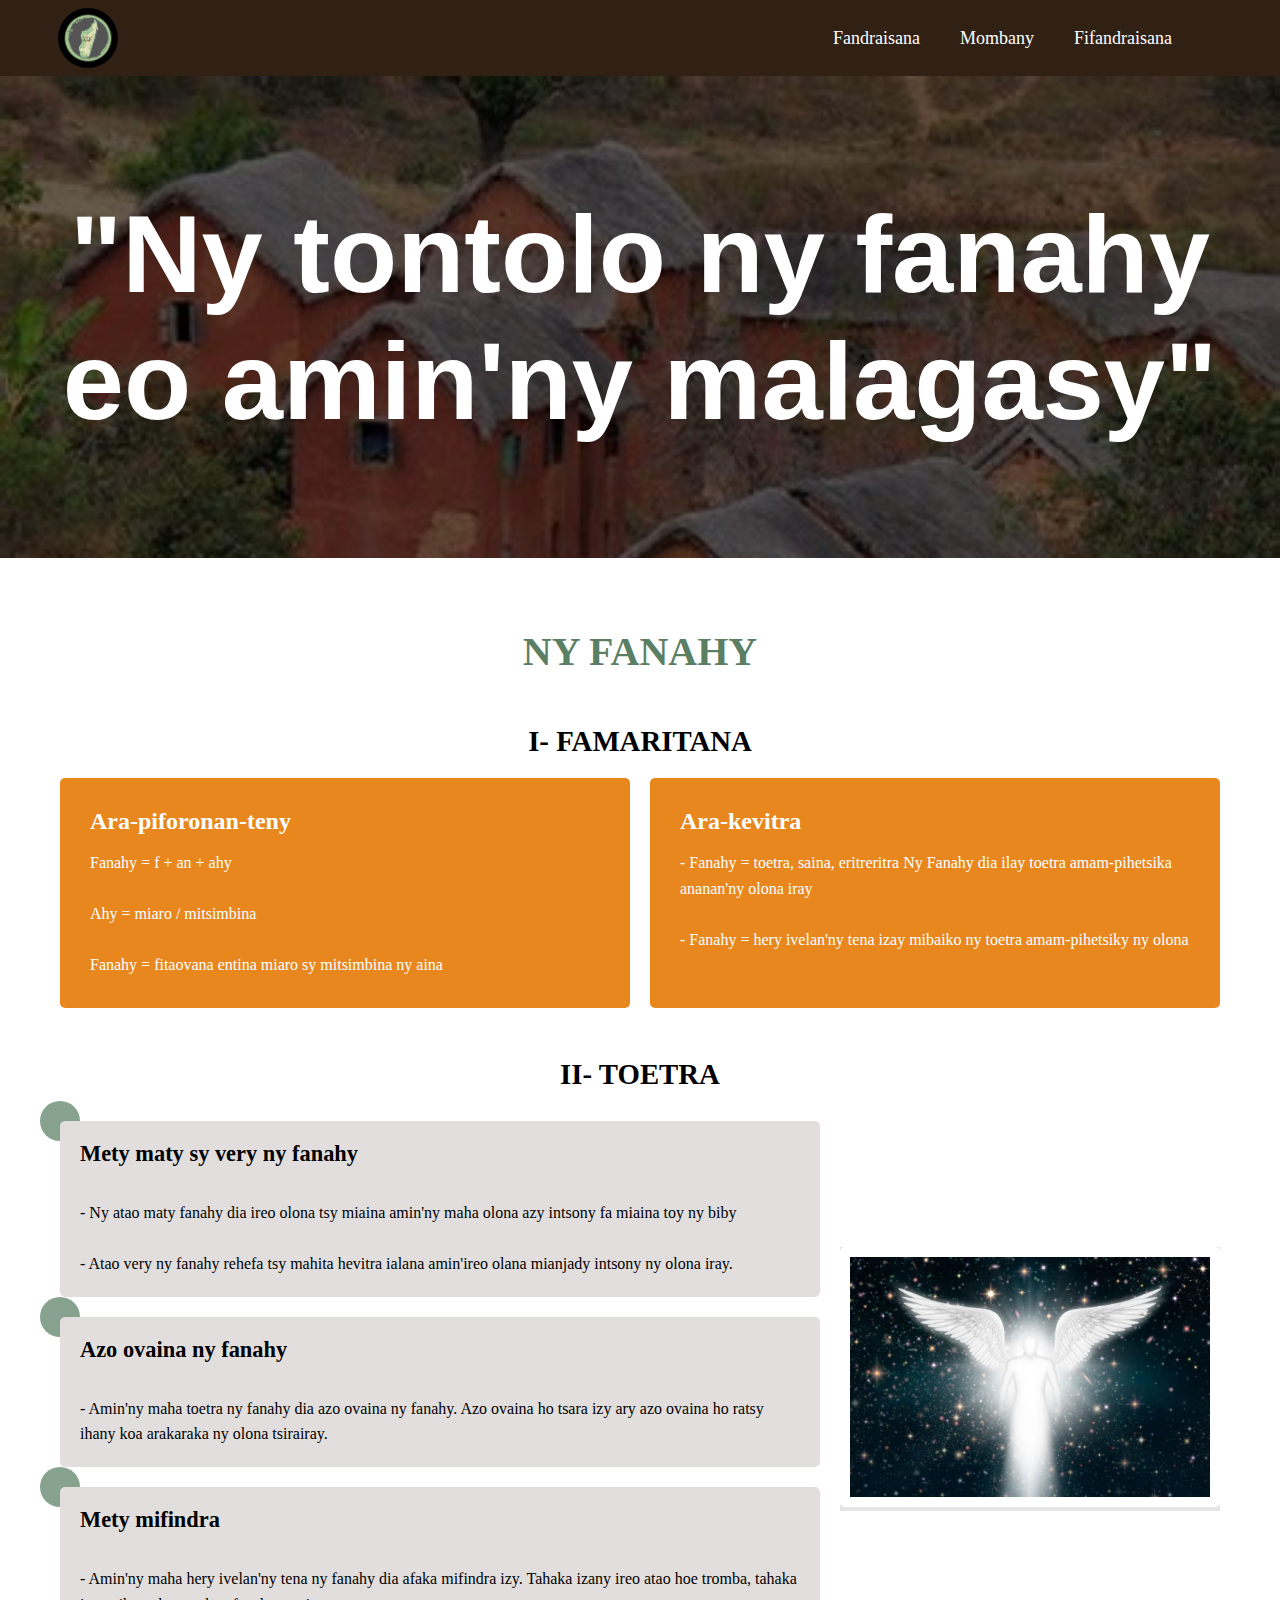
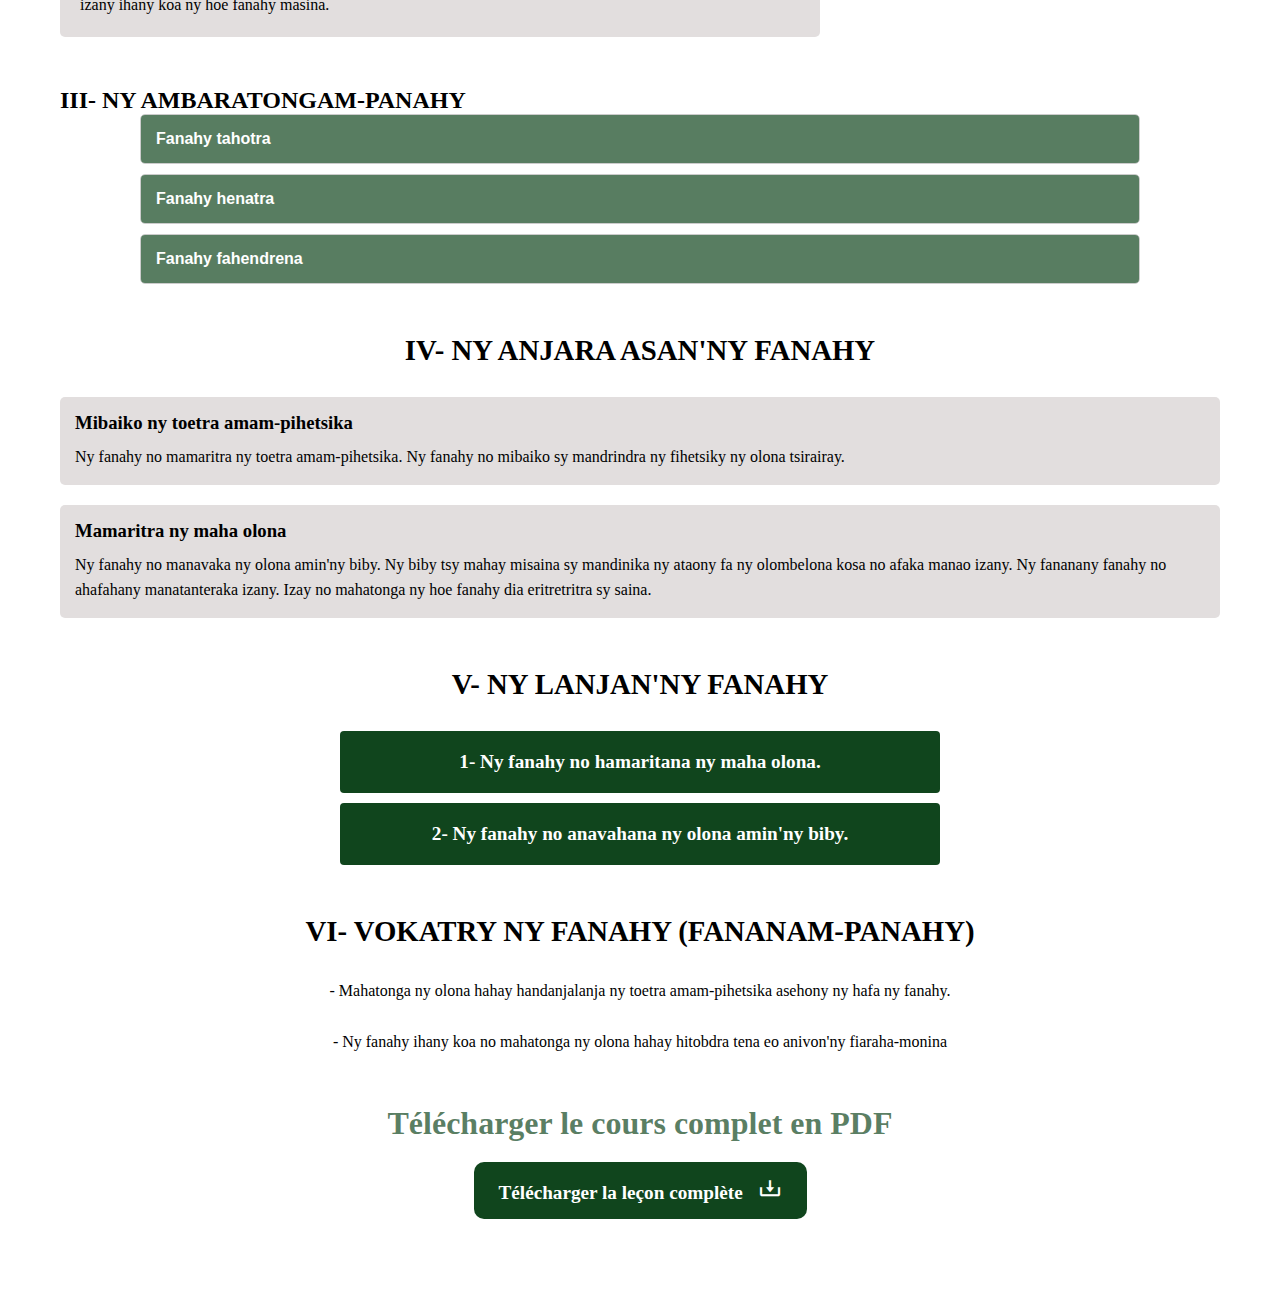
==== fanahy/index.html @ 3816e751 "deploy site" ====
<!DOCTYPE html>
<html lang="fr">
<head>
    <meta charset="UTF-8">
    <meta name="viewport" content="width=device-width, initial-scale=1.0">
    <title>Ny tontolo ny fanahy</title>
    <link rel="stylesheet" href="styles.css">
    <link href='https://unpkg.com/boxicons@2.1.4/css/boxicons.min.css' rel='stylesheet'>
</head>
<body>
    <header>
        <div class="logo">
            <img src="../IMG/logo.png" alt="sary">
        </div>
        <nav>
            <ul>
                <li><a href="../index.html">Fandraisana</a></li>
                <li><a href="../mombanay/index.html">Mombany</a></li>
                <li><a href="../fifandraisana/index.html">Fifandraisana</a></li>
            </ul>
        </nav>
    </header>
    <section class="hero-back">
    <section class="hero">
        <div class="hero-text">
            <h1>"Ny tontolo ny fanahy eo amin'ny malagasy"</h1>
        </div>
       
    </section>
    </section>

    <div class="container">
        <h1>NY FANAHY</h1>
        <div class="famaritana">
            <h2>I- FAMARITANA</h2>

            <div class="famaritana-rehetra">
                <div class="gauche">
                    <h3>Ara-piforonan-teny</h3>
                    <p>
                        Fanahy = f + an + ahy <br> <br>
                        Ahy = miaro / mitsimbina <br> <br>
                        Fanahy = fitaovana entina miaro sy mitsimbina ny aina 
                    </p>
                </div>
                <div class="droite">
                    <h3>Ara-kevitra</h3>
                    <p>
                        - Fanahy = toetra, saina, eritreritra Ny Fanahy dia ilay toetra amam-pihetsika ananan'ny olona 
                        iray <br> <br>
                        - Fanahy = hery ivelan'ny tena izay mibaiko ny toetra amam-pihetsiky ny olona
                    </p>
                </div>
            </div>
        </div>
        <div class="toetra">
            <h2>II- TOETRA</h2>

            <div class="tous-toetra">
                <div class="toetra1">
                    <div class="toe1">
                        <div class="rond"></div>
                        <h4>Mety maty sy very ny fanahy</h4>
                        <br>
                        <p>- Ny atao maty fanahy dia ireo olona tsy miaina amin'ny maha olona azy intsony fa miaina toy 
                            ny biby 
                            <br> <br>
                            - Atao very ny fanahy rehefa tsy mahita hevitra ialana amin'ireo olana mianjady intsony ny 
                            olona iray.
                        </p>
                    </div>
                    <div class="toe1">
                        <div class="rond"></div>
                        <h4>Azo ovaina ny fanahy </h4>
                        <br>
                        <p>- Amin'ny maha toetra ny fanahy dia azo ovaina ny fanahy. Azo ovaina ho tsara izy ary azo 
                            ovaina ho ratsy ihany koa arakaraka ny olona tsirairay.
                        </p>
                    </div>
                    <div class="toe1">
                        <div class="rond"></div>
                        <h4>Mety mifindra </h4>
                        <br>
                        <p>- Amin'ny maha hery ivelan'ny tena ny fanahy dia afaka mifindra izy. Tahaka izany ireo atao hoe 
                            tromba, tahaka izany ihany koa ny hoe fanahy masina.
                        </p>
                    </div>
                </div>
                <div class="toetra2">
                    <div class="rect"></div>
                    <img src="../IMG/Was-ist-ein-Erzengel-1024x683.jpg.webp" alt="sary tarondro">
                </div>
            </div>

        </div>
        <div class="ambaratonga">

            <h2>III- NY AMBARATONGAM-PANAHY</h2>
        
            <div class="accordion">
                
                <div class="accordion-item">
                    <button class="accordion-header">Fanahy tahotra </button>
                    <div class="accordion-content">
                        <p>Ny fanahy tahotra no ambaratongam-panahy ambany indrindra. Ny fanahy tahotra no ilay 
                            fabahy mahatonga ny olona hiaro tena sy hanao izay tsy hahahafaty azy sy mba hahavelona 
                            azy. Io no mahatonga ny olona hitsimbina ny ainy mba tsy ho faty. Io no iraisana amin'ny biby. </p>
                    </div>
                </div>
            
                <div class="accordion-item">
                    <button class="accordion-header">Fanahy henatra </button>
                    <div class="accordion-content">
                        <h3>Fanahy henatra ny hafa</h3> <br>
                        <p>Ny fanahy henatra ny hafa no mahatonga ny olona hahalala menatra eo imasob'ny hafa. 
                            Mahalala manafina ny zavatra rehetra mahamenatra eny aminy na ara-batana na ara-toetra.</p>
                        <h3>Fanahy henatra ny tena</h3> <br>
                        <p>Ny fanahy henatra ny tena dia ilay fanahy mahatonga ny olona hahay hihaino ny feon'ny 
                            fieritreretany. Mahalala diso sy menatra any anatiny tsy miandry ny fanalana baraka ataon'ny 
                            hafa Ny fanahy henatra no ambaratonga faharoa ambony kokoa noho ny fanahy tahotra. </p>
                    </div>
                </div>
            
                <div class="accordion-item">
                    <button class="accordion-header">Fanahy fahendrena</button>
                    <div class="accordion-content">
                        <p>Ny fanahy fahendrena dia ilay fabahy mahatonga ny olona hahalala ny tsara sy ny ratsy, ny 
                            mety sy ny mety. Hahay handala ny maha olona azy. Hahay hitondra tena araka ny tokony ho 
                            izy sy izay andrasan'ny fiaraha-monina. Ny fanahy fahendrena no ambaratongam-panahy 
                            ambony indrondra.</p>
                    </div>
                </div>
            </div>    
        </div>


        <div class="anjara">
            <h2>IV- NY ANJARA ASAN'NY FANAHY</h2>
            <div class="karazany">
                <h3>
                    Mibaiko ny toetra amam-pihetsika
                </h3>
                <p>
                    Ny fanahy no mamaritra ny toetra amam-pihetsika. Ny fanahy no mibaiko sy mandrindra ny 
                    fihetsiky ny olona tsirairay. 
                </p>
            </div>
            <div class="karazany">
                <h3>
                    Mamaritra ny maha olona
                </h3>
                <p>
                    Ny fanahy no manavaka ny olona amin'ny biby. Ny biby tsy mahay misaina sy mandinika ny 
                    ataony fa ny olombelona kosa no afaka manao izany. Ny fananany fanahy no ahafahany 
                    manatanteraka izany. Izay no mahatonga ny hoe fanahy dia eritretritra sy saina. 
                </p>
            </div>
        </div>

        <div class="lanjany">
            <h2>V- NY LANJAN'NY FANAHY</h2>
            <div class="num">1- Ny fanahy no hamaritana ny maha olona.</div>
            <div class="num">2- Ny fanahy no anavahana ny olona amin'ny biby.</div>
        </div>

        <div class="vokany">
            <h2>VI- VOKATRY NY FANAHY (FANANAM-PANAHY)</h2>
            <p>
                - Mahatonga ny olona hahay handanjalanja ny toetra amam-pihetsika asehony ny hafa ny 
                fanahy.
                <br> <br>
                 - Ny fanahy ihany koa no mahatonga ny olona hahay hitobdra tena eo anivon'ny fiaraha-monina
            </p>
        </div>

        <div class="download-section">
            <h1>Télécharger le cours complet en PDF</h1>
            <a href="lesson.pdf" download="Lesona.pdf" target="_blank">
                Télécharger la leçon complète <i class='bx bx-download'></i>
            </a>
        </div>
    </div>

    <!-- Bouton de défilement vers le haut -->
    <button id="scrollToTopBtn" title="Retour en haut"><i class='bx bx-up-arrow-alt'></i></button>

    <script>
        // Fonctionnalité du menu accordion
        document.querySelectorAll('.accordion-header').forEach(button => {
            button.addEventListener('click', () => {
                const accordionContent = button.nextElementSibling;

                if (accordionContent.style.display === 'block') {
                    accordionContent.style.display = 'none';
                } else {
                    accordionContent.style.display = 'block';
                }
            });
        });

        // Fonctionnalité du bouton de défilement vers le haut
        const scrollToTopBtn = document.getElementById("scrollToTopBtn");

        window.onscroll = function() {scrollFunction()};

        function scrollFunction() {
            if (document.body.scrollTop > 300 || document.documentElement.scrollTop > 300) {
                scrollToTopBtn.style.display = "block";
            } else {
                scrollToTopBtn.style.display = "none";
            }
        }

        scrollToTopBtn.addEventListener('click', () => {
            window.scrollTo({ top: 0, behavior: 'smooth' });
        });
    </script>
</body>
</html>
---- fanahy/styles.css ----
/* Reset et styles de base */
* {
    margin: 0;
    padding: 0;
    box-sizing: border-box;
}

:root {
    --pcolor-red: #10451db2;
    --pcolor-vert: #10451d;
    --pcolor-blanc: #ffffff;
    --pcolor-gray: #e2dede;
    --pcolor-black: #000000;
    --pcolor-jaune: #e8871e;
}

/* Header */
header {
    display: flex;
    justify-content: space-between;
    align-items: center;
    padding: 8px;
    background-color: #312115;
    color: #fff;
}

/* Style du logo */
.logo{
    display: flex;
    align-items: center;
    justify-content: center;
}
.logo img{
    width: 60px;
    height: 60px;
    margin-left:50px;
    border-radius: 30px;
}
.logo h1{
    font-size: 24px;
    font-weight: bold;
}

/* Style de la barre de navigation */
nav ul {
    list-style: none;
    grid-gap: 20px;
    padding: 0px 100px;
    display: flex;
}

nav ul li {
    margin-left: 20px;
    position: relative;
}

/* Style des liens avec animation hover */
nav ul li a {
    text-decoration: none;
    color: #ffffff;
    font-size: 18px;
    position: relative;
}

nav ul li a::after {
    content: '';
    display: block;
    width: 0;
    height: 2px;
    background: #a05b00;
    transition: width 0.3s ease;
    position: absolute;
    bottom: -5px;
    left: 0;
}

nav ul li a:hover::after {
    width: 100%;
}

/* Style de la section avec l'image et le texte */
.hero {
    display: flex;
    justify-content: center;
    align-items: center;
    padding: 114px 0;
    background-color: #0000009b;
    color: #fff;
    font-family: 'Arial', sans-serif;
    grid-gap: 100px;
}
.hero-back{
    background-image: url(../IMG/OIP\ \(1\).jfif);
    background-size: cover;
    background-repeat: no-repeat;
}
.hero-text {
    font-size: 55px;
    animation: fadeInText 1.5s ease-in-out;
    text-align: center;

}

.hero-image {
    max-width: 40%;
    margin-left: 50px;
    animation: fadeInImage 1.5s ease-in-out;
}

/* Animation du texte */
@keyframes fadeInText {
    0% {
        opacity: 0;
        transform: translateX(-50px);
    }
    100% {
        opacity: 1;
        transform: translateX(0);
    }
}

/* Animation de l'image */
@keyframes fadeInImage {
    0% {
        opacity: 0;
        transform: translateX(50px);
    }
    100% {
        opacity: 1;
        transform: translateX(0);
    }
}


.deco {
    height: 100vh;
    width: 100%;
    background-color: var(--pcolor-vert);
    opacity: 0.5;
    position: absolute;
    top: 0;
    left: 0;
    z-index: -1;
}

/* Container */
.container {
    max-width: 1200px;
    margin: 0 auto;
    padding: 20px;
}

.container h1 {
    text-align: center;
    color: var(--pcolor-red);
    font-size: 2.5rem;
    margin: 50px 0;
    animation: fadeInUp 2s ease-out;
}

/* Famaritana */
.famaritana h2 {
    margin-bottom: 20px;
    font-size: 1.8rem;
    text-align: center;
    animation: fadeIn 2s ease-out;
}

.famaritana-rehetra {
    display: flex;
    flex-direction: row;
    justify-content: space-between;
    gap: 20px;
    animation: fadeIn 2s ease-out;
}

.famaritana-rehetra .gauche,
.famaritana-rehetra .droite {
    flex: 1;
    background-color: var(--pcolor-jaune);
    padding: 30px;
    border-radius: 5px;
    position: relative;
    animation: slideInLeft 1s ease-out;
}

.famaritana-rehetra .droite {
    animation: slideInRight 1s ease-out;
}

.famaritana-rehetra h3 {
    margin-bottom: 15px;
    font-weight: 700;
    font-size: 1.5rem;
    color: var(--pcolor-blanc);
}

.famaritana-rehetra p {
    color: var(--pcolor-blanc);
    font-weight: 500;
    line-height: 1.6;
}

/* Rond */
.rond {
    width: 40px;
    height: 40px;
    background-color: var(--pcolor-vert);
    border-radius: 50%;
    position: absolute;
    top: -20px;
    left: -20px;
    opacity: 0.5;
    z-index: -1;
}

/* Toetra */
.toetra {
    margin: 50px 0;
}

.toetra h2 {
    font-size: 1.8rem;
    margin-bottom: 30px;
    text-align: center;
    animation: fadeIn 2s ease-out;
}

.tous-toetra {
    display: flex;
    flex-direction: row;
    gap: 20px;
    align-items: center;
    flex-wrap: wrap;
}

.toetra1 {
    flex: 2;
    display: flex;
    flex-direction: column;
    gap: 20px;
}

.toe1 {
    position: relative;
    background-color: var(--pcolor-gray);
    padding: 20px;
    border-radius: 5px;
    animation: fadeInUp 1.5s ease-out;
}

.toe1 h4 {
    margin-bottom: 15px;
    font-size: 1.4rem;
    color: var(--pcolor-black);
}

.toe1 p {
    color: var(--pcolor-black);
    font-weight: 500;
    line-height: 1.6;
}

.toetra2 {
    flex: 1;
    position: relative;
    animation: fadeInRight 2s ease-out;
}

.toetra2 img {
    width: 100%;
    max-width: 480px;
    height: auto;
    border: 10px solid var(--pcolor-blanc);
    border-radius: 5px;
    animation: zoomIn 2s ease-out;
}

.rect {
    width: 100%;
    height: 100%;
    background-color: var(--pcolor-black);
    opacity: 0.1;
    position: absolute;
    top: 0;
    left: 0;
    z-index: -1;
}

/* Accordion */
.accordion {
    width: 100%;
    max-width: 1000px;
    margin: 0 auto;
}

.accordion-item {
    margin-bottom: 10px;
    border: 1px solid #ccc;
    border-radius: 5px;
    overflow: hidden;
    animation: fadeIn 1.5s ease-out;
}

.accordion-header {
    width: 100%;
    padding: 15px;
    background-color: var(--pcolor-red);
    border: none;
    outline: none;
    cursor: pointer;
    font-size: 16px;
    font-weight: bold;
    text-align: left;
    color: var(--pcolor-blanc);
    transition: background-color 0.3s;
}

.accordion-header:hover {
    background-color: darken(var(--pcolor-red), 10%);
    color: #272727;
}

.accordion-content {
    display: none;
    padding: 15px;
    background-color: #fff;
    border-top: 1px solid #ccc;
    animation: fadeIn 1s ease-out;
}

.accordion-content h3 {
    color: var(--pcolor-vert);
    margin-bottom: 10px;
}

.accordion-content p {
    margin-bottom: 30px;
    line-height: 1.6;
}

/* Anjara */
.anjara {
    margin: 50px 0;
}

.anjara h2 {
    font-size: 1.8rem;
    margin-bottom: 30px;
    text-align: center;
    animation: fadeIn 2s ease-out;
}

.karazany {
    margin-bottom: 20px;
    padding: 15px;
    background-color: var(--pcolor-gray);
    border-radius: 5px;
    animation: slideInUp 1.5s ease-out;
}

.karazany h3 {
    margin-bottom: 10px;
    color: var(--pcolor-black);
}

.karazany p {
    color: var(--pcolor-black);
    line-height: 1.6;
}

/* Lanjany et Vokany */
.lanjany, .vokany {
    margin: 50px 0;
}

.lanjany h2, .vokany h2 {
    font-size: 1.8rem;
    margin-bottom: 30px;
    text-align: center;
    animation: fadeIn 2s ease-out;
}

.lanjany .num {
    background-color: var(--pcolor-vert);
    color: var(--pcolor-blanc);
    padding: 20px;
    margin: 10px auto;
    text-align: center;
    font-weight: 700;
    font-size: 1.2rem;
    border-radius: 4px;
    max-width: 600px;
    animation: fadeInUp 1.5s ease-out;
}

.vokany p {
    color: var(--pcolor-black);
    line-height: 1.6;
    text-align: center;
    max-width: 800px;
    margin: 0 auto;
    animation: fadeInUp 1.5s ease-out;
}

/* Download Section */
.download-section {
    margin: 50px 0;
    text-align: center;
    animation: fadeIn 2s ease-out;
}

.download-section h1 {
    font-size: 2rem;
    margin-bottom: 20px;
}

.download-section a {
    display: inline-block;
    padding: 15px 25px;
    border-radius: 10px;
    text-decoration: none;
    font-weight: 800;
    font-size: 1.2rem;
    background-color: var(--pcolor-vert);
    color: var(--pcolor-blanc);
    transition: background-color 0.3s, transform 0.3s;
}

.download-section a:hover {
    background-color: darken(var(--pcolor-vert), 10%);
    transform: translateY(-5px);
    color: #000000;
}

.download-section i {
    font-size: 1.5rem;
    margin-left: 10px;
}

/* Scroll To Top Button */
#scrollToTopBtn {
    display: none; /* Hidden by default */
    position: fixed;
    bottom: 40px;
    right: 40px;
    z-index: 99;
    font-size: 18px;
    border: none;
    outline: none;
    background-color: var(--pcolor-red);
    color: white;
    cursor: pointer;
    padding: 15px;
    border-radius: 50%;
    transition: opacity 0.3s, transform 0.3s;
}

#scrollToTopBtn:hover {
    background-color: darken(var(--pcolor-red), 20%);
    transform: scale(1.1);
    color: rgb(0, 0, 0);
}

#scrollToTopBtn i {
    font-size: 20px;
}

/* Animations */
@keyframes fadeIn {
    from { opacity: 0; }
    to { opacity: 1; }
}

@keyframes fadeInUp {
    from { opacity: 0; transform: translateY(20px); }
    to { opacity: 1; transform: translateY(0); }
}

@keyframes fadeInDown {
    from { opacity: 0; transform: translateY(-20px); }
    to { opacity: 1; transform: translateY(0); }
}

@keyframes slideInLeft {
    from { opacity: 0; transform: translateX(-50px); }
    to { opacity: 1; transform: translateX(0); }
}

@keyframes slideInRight {
    from { opacity: 0; transform: translateX(50px); }
    to { opacity: 1; transform: translateX(0); }
}

@keyframes slideInUp {
    from { opacity: 0; transform: translateY(50px); }
    to { opacity: 1; transform: translateY(0); }
}

@keyframes fadeInRight {
    from { opacity: 0; transform: translateX(50px); }
    to { opacity: 1; transform: translateX(0); }
}

@keyframes zoomIn {
    from { transform: scale(0.8); opacity: 0; }
    to { transform: scale(1); opacity: 1; }
}

/* Media Queries pour la Responsivité */
@media (max-width: 1200px) {
    .container {
        max-width: 90%;
    }
}

@media (max-width: 992px) {
    .famaritana-rehetra {
        flex-direction: column;
    }

    .famaritana-rehetra .gauche,
    .famaritana-rehetra .droite {
        width: 100%;
        margin: 0;
    }

    .tous-toetra {
        flex-direction: column;
    }

    .toetra2 img {
        max-width: 100%;
        height: auto;
    }

    .toetra2 .rect {
        width: 100%;
    }
}

@media (max-width: 768px) {
    header h1 {
        font-size: 2.5rem;
    }

    .container h1 {
        font-size: 2rem;
    }

    .famaritana h2,
    .toetra h2,
    .anjara h2,
    .lanjany h2,
    .vokany h2 {
        font-size: 1.5rem;
    }

    .famaritana-rehetra .gauche,
    .famaritana-rehetra .droite {
        padding: 20px;
    }

    .toe1 h4 {
        font-size: 1.2rem;
    }

    .download-section a {
        font-size: 1rem;
    }
}

@media (max-width: 576px) {
    .famaritana-rehetra .gauche,
    .famaritana-rehetra .droite {
        padding: 15px;
    }

    .toetra1 {
        width: 100%;
    }

    .download-section a {
        padding: 10px 20px;
        font-size: 1rem;
    }

    #scrollToTopBtn {
        bottom: 20px;
        right: 20px;
        padding: 10px;
    }
}
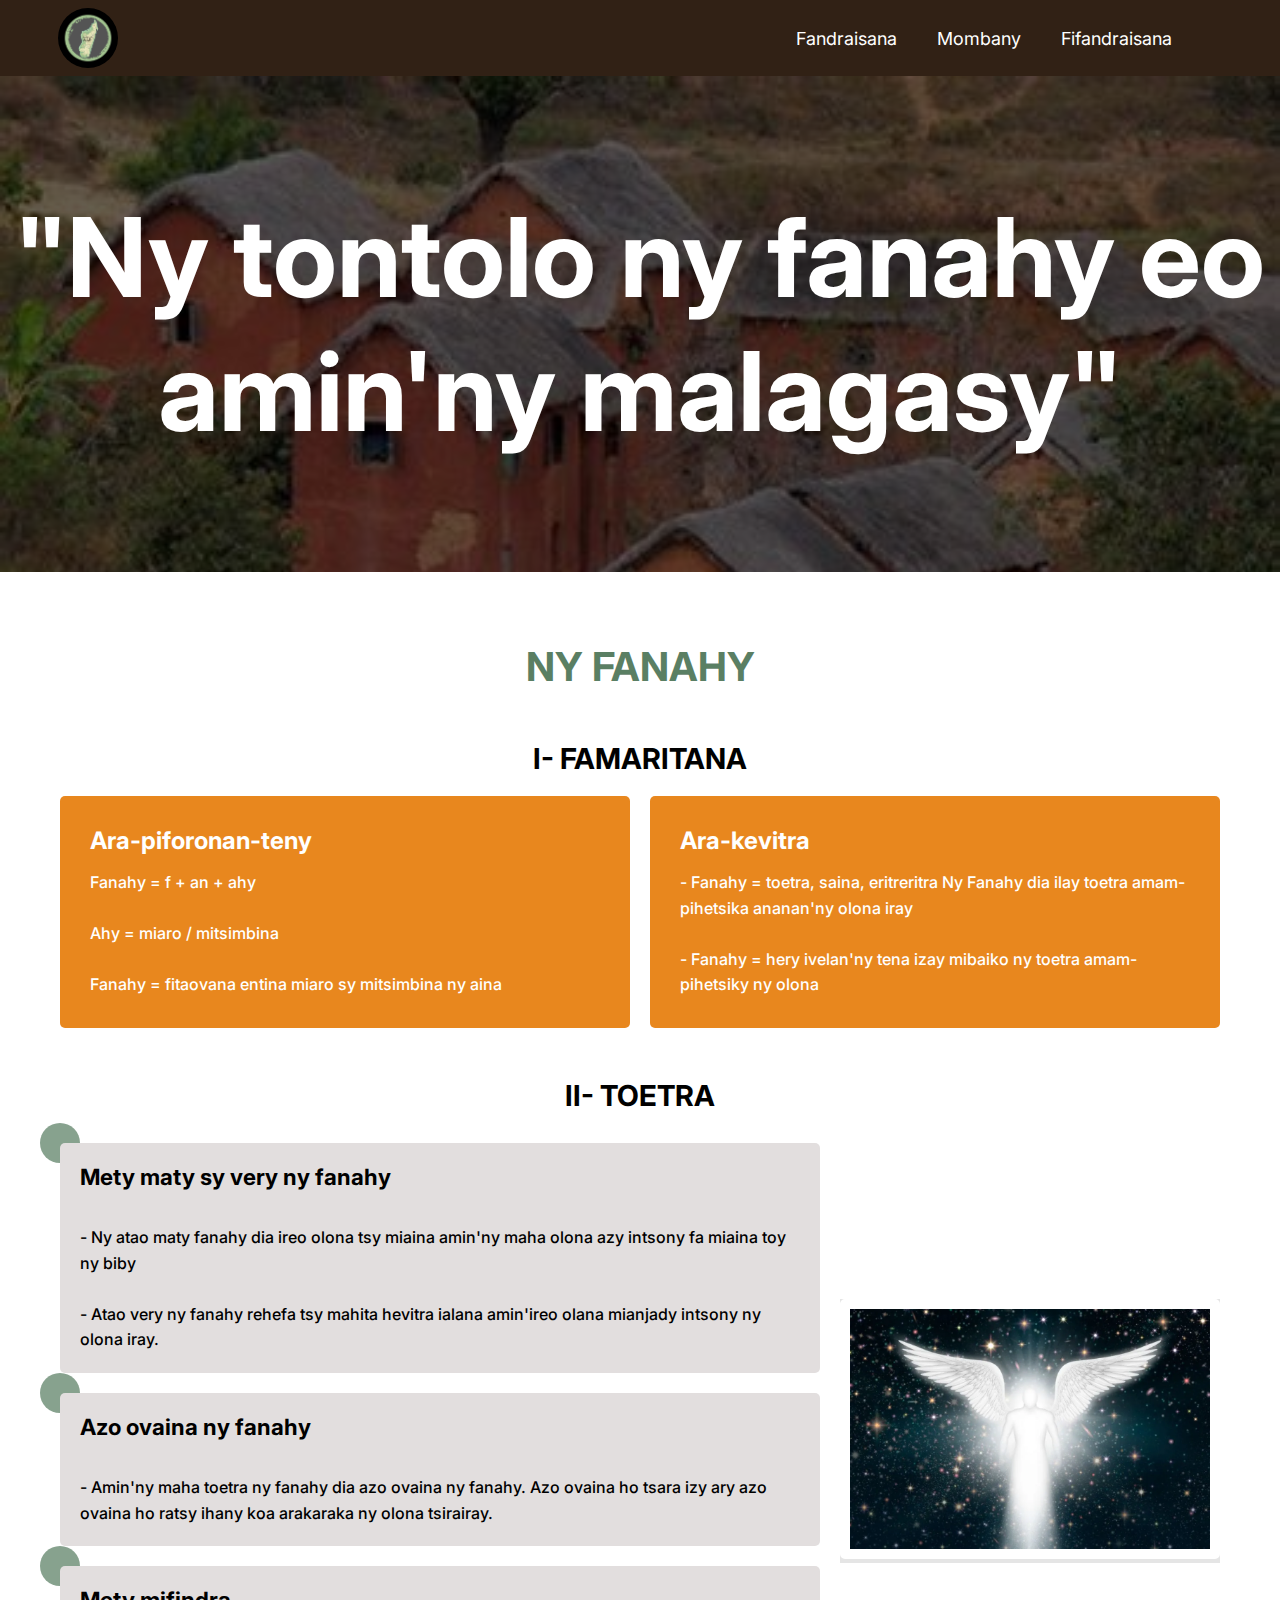
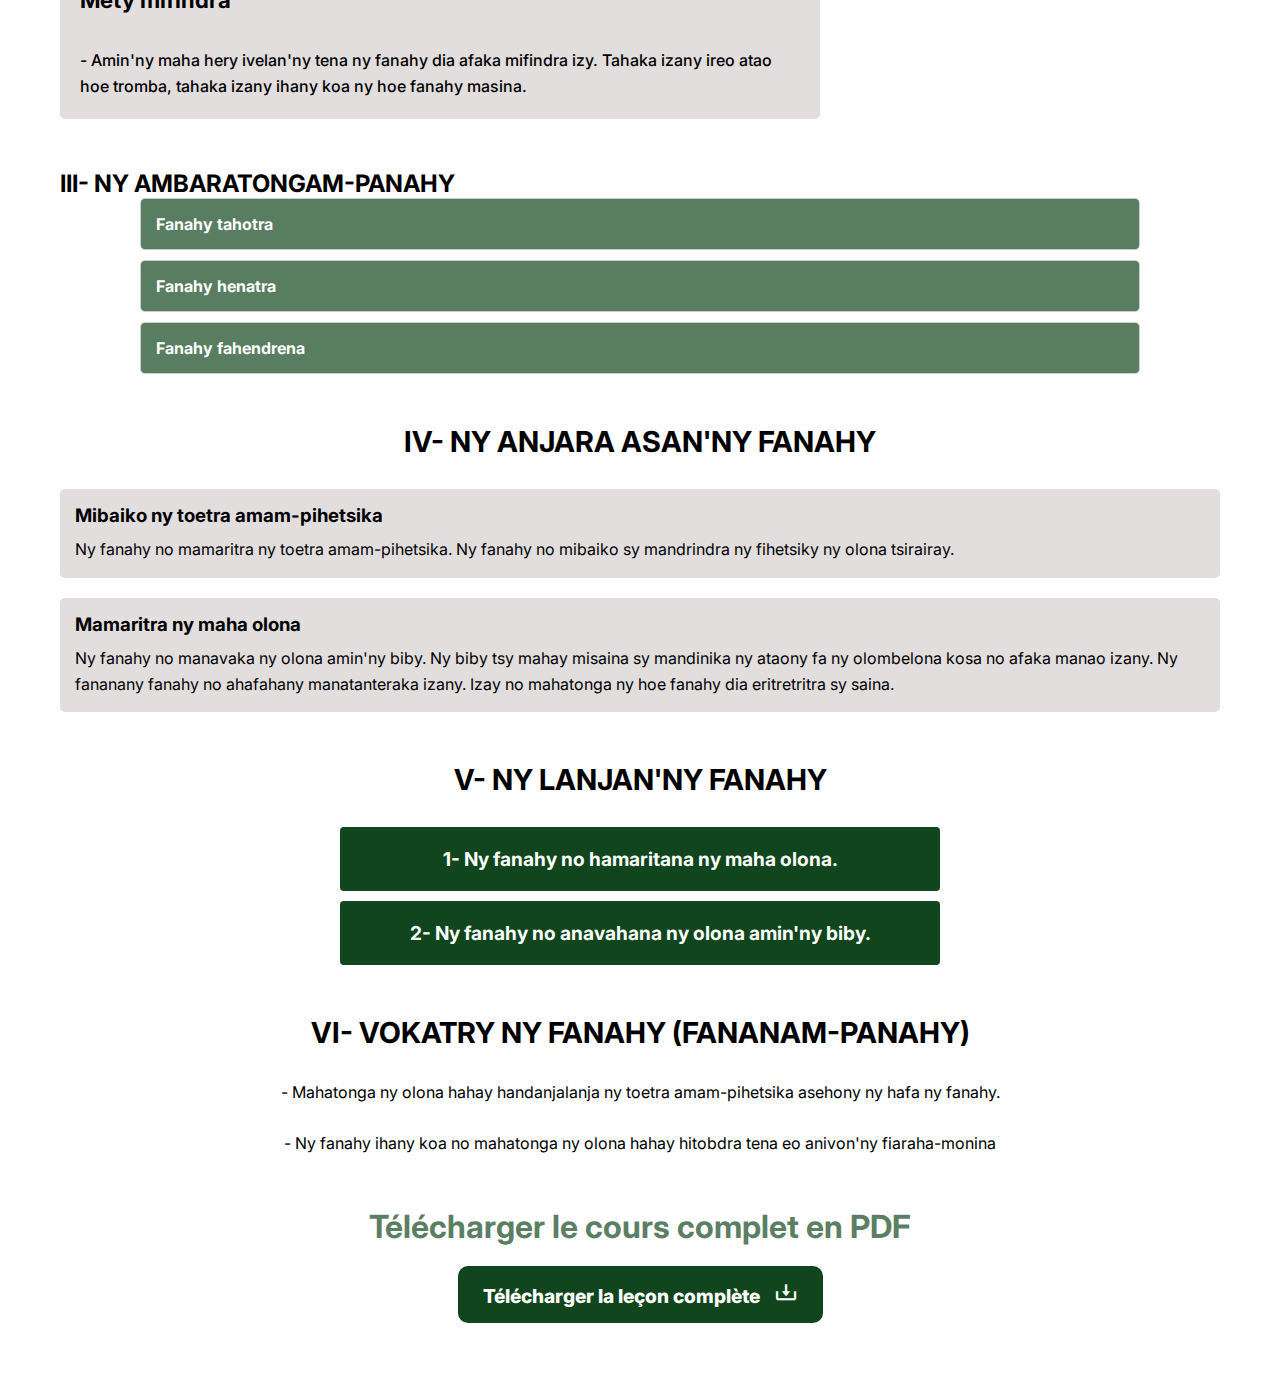
==== commit bf7be2ab: "CHANGEMENT DE POLICE" ====
--- a/fanahy/index.html
+++ b/fanahy/index.html
@@ -6,6 +6,9 @@
     <title>Ny tontolo ny fanahy</title>
     <link rel="stylesheet" href="styles.css">
     <link href='https://unpkg.com/boxicons@2.1.4/css/boxicons.min.css' rel='stylesheet'>
+    <link rel="preconnect" href="https://fonts.googleapis.com">
+<link rel="preconnect" href="https://fonts.gstatic.com" crossorigin>
+<link href="https://fonts.googleapis.com/css2?family=Inter:ital,opsz,wght@0,14..32,100..900;1,14..32,100..900&family=Montserrat:ital,wght@0,100..900;1,100..900&display=swap" rel="stylesheet">
 </head>
 <body>
     <header>
--- a/fanahy/styles.css
+++ b/fanahy/styles.css
@@ -3,6 +3,8 @@
     margin: 0;
     padding: 0;
     box-sizing: border-box;
+    font-family: "Inter", sans-serif;
+    font-optical-sizing: auto;
 }
 
 :root {
